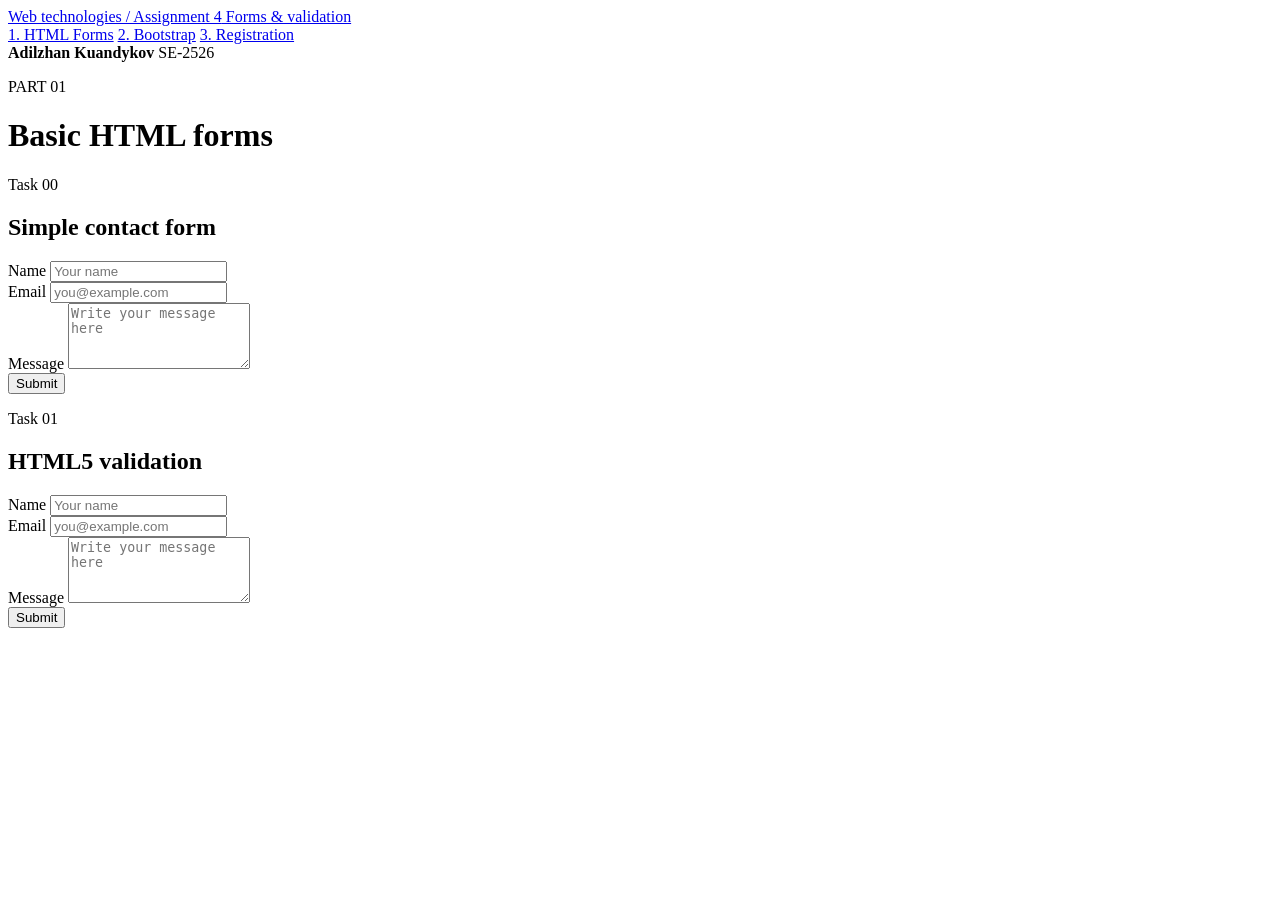
==== index.html @ af5695f9 "Add responsive registration form" ====
<!DOCTYPE html>
<html lang="en">
<head>
  <meta charset="UTF-8">
  <meta name="viewport" content="width=device-width, initial-scale=1.0">
  <meta name="description" content="Assignment 4: HTML forms, Bootstrap and form validation.">
  <title>Basic HTML forms | Assignment 4</title>
  <link rel="stylesheet" href="style.css?v=5">
  <script src="script.js" defer></script>
</head>
<body>
  <header class="site-header">
    <div class="page-width header-inner">
      <a class="project-name" href="index.html">
        <span class="project-caption">Web technologies / Assignment 4</span>
        Forms &amp; validation
      </a>
      <nav class="site-nav" aria-label="Assignment sections">
        <div class="nav-links">
          <a class="nav-link active" href="index.html" aria-current="page">1. HTML Forms</a>
          <a class="nav-link" href="bootstrap.html">2. Bootstrap</a>
          <a class="nav-link" href="registration.html">3. Registration</a>
        </div>
      </nav>
      <div class="student-info">
        <strong>Adilzhan Kuandykov</strong>
        <span>SE-2526</span>
      </div>
    </div>
  </header>
  <main class="page-width">
    <div class="page-heading">
      <div>
        <p class="section-number">PART 01</p>
        <h1>Basic HTML forms</h1>
      </div>
    </div>
    <div class="task-grid">
      <section class="task-card" aria-labelledby="basic-title">
        <div class="task-intro">
          <p class="task-number">Task 00</p>
          <h2 class="task-title" id="basic-title">Simple contact form</h2>
        </div>
        <form id="basic-form" aria-labelledby="basic-title" class="basic-form">
          <div class="field">
            <label class="form-label" for="basic-name">Name</label>
            <input type="text" id="basic-name" name="name" class="basic-control" placeholder="Your name" autocomplete="name">
          </div>
          <div class="field">
            <label class="form-label" for="basic-email">Email</label>
            <input type="email" id="basic-email" name="email" class="basic-control" placeholder="you@example.com" autocomplete="email">
          </div>
          <div class="field">
            <label class="form-label" for="basic-message">Message</label>
            <textarea id="basic-message" name="message" class="basic-control" placeholder="Write your message here" rows="4"></textarea>
          </div>
          <div class="form-actions">
            <button class="button" type="submit">Submit</button>
          </div>
          <p class="form-status" role="status" aria-live="polite"></p>
        </form>
      </section>
      <section class="task-card" aria-labelledby="html-title">
        <div class="task-intro">
          <p class="task-number">Task 01</p>
          <h2 class="task-title" id="html-title">HTML5 validation</h2>
        </div>
        <form id="html-form" aria-labelledby="html-title" class="basic-form">
          <div class="field">
            <label class="form-label" for="html-name">Name</label>
            <input type="text" id="html-name" name="name" class="basic-control" placeholder="Your name" required minlength="2" maxlength="50" pattern=".*\S.*" autocomplete="name">
          </div>
          <div class="field">
            <label class="form-label" for="html-email">Email</label>
            <input type="email" id="html-email" name="email" class="basic-control" placeholder="you@example.com" required maxlength="100" autocomplete="email">
          </div>
          <div class="field">
            <label class="form-label" for="html-message">Message</label>
            <textarea id="html-message" name="message" class="basic-control" placeholder="Write your message here" required minlength="10" maxlength="500" rows="4"></textarea>
          </div>
          <div class="form-actions">
            <button class="button" type="submit">Submit</button>
          </div>
          <p class="form-status" role="status" aria-live="polite"></p>
        </form>
      </section>
    </div>
  </main>
</body>
</html>
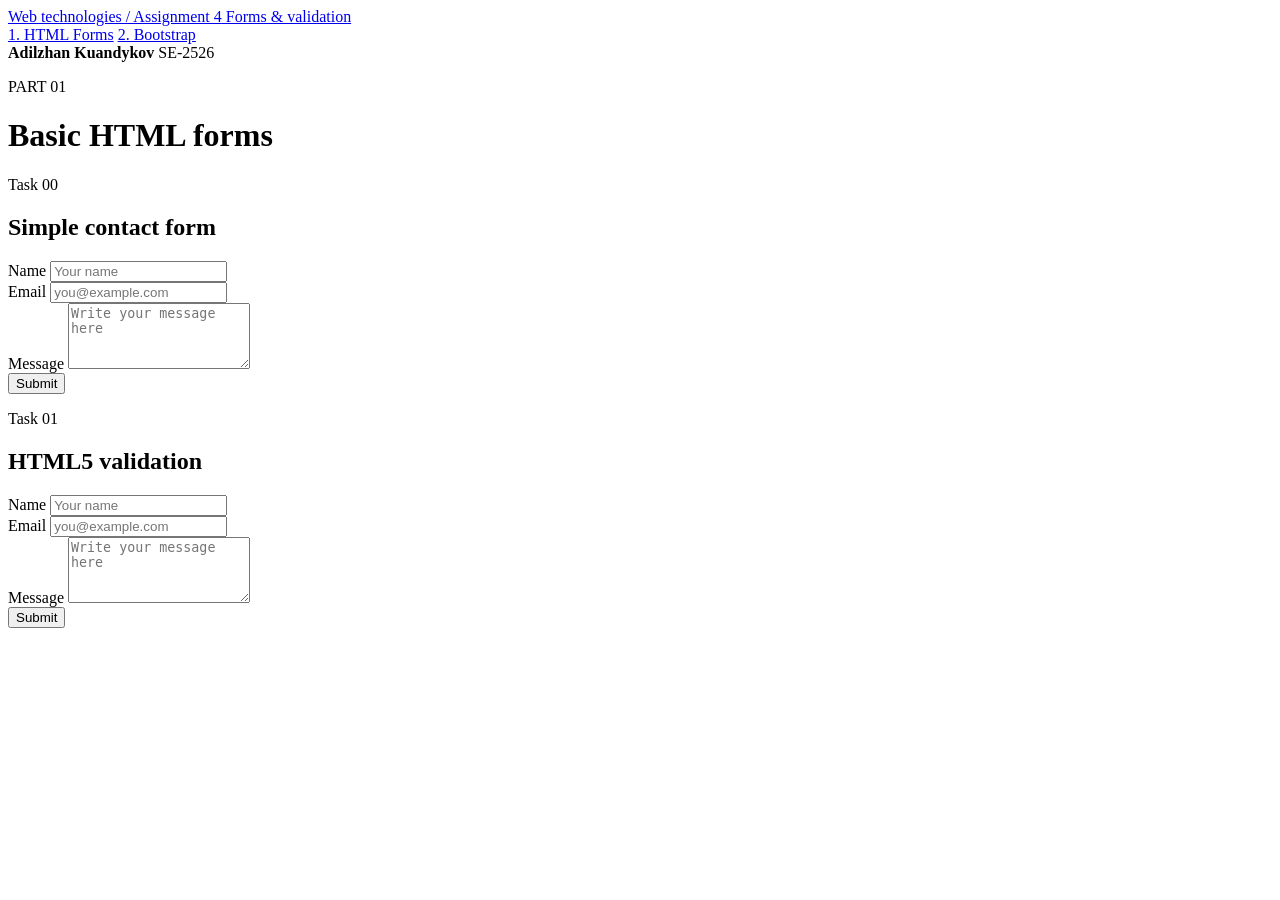
==== commit 6489b79c: "Add responsive Bootstrap contact form" ====
--- a/index.html
+++ b/index.html
@@ -19,7 +19,6 @@
         <div class="nav-links">
           <a class="nav-link active" href="index.html" aria-current="page">1. HTML Forms</a>
           <a class="nav-link" href="bootstrap.html">2. Bootstrap</a>
-          <a class="nav-link" href="registration.html">3. Registration</a>
         </div>
       </nav>
       <div class="student-info">
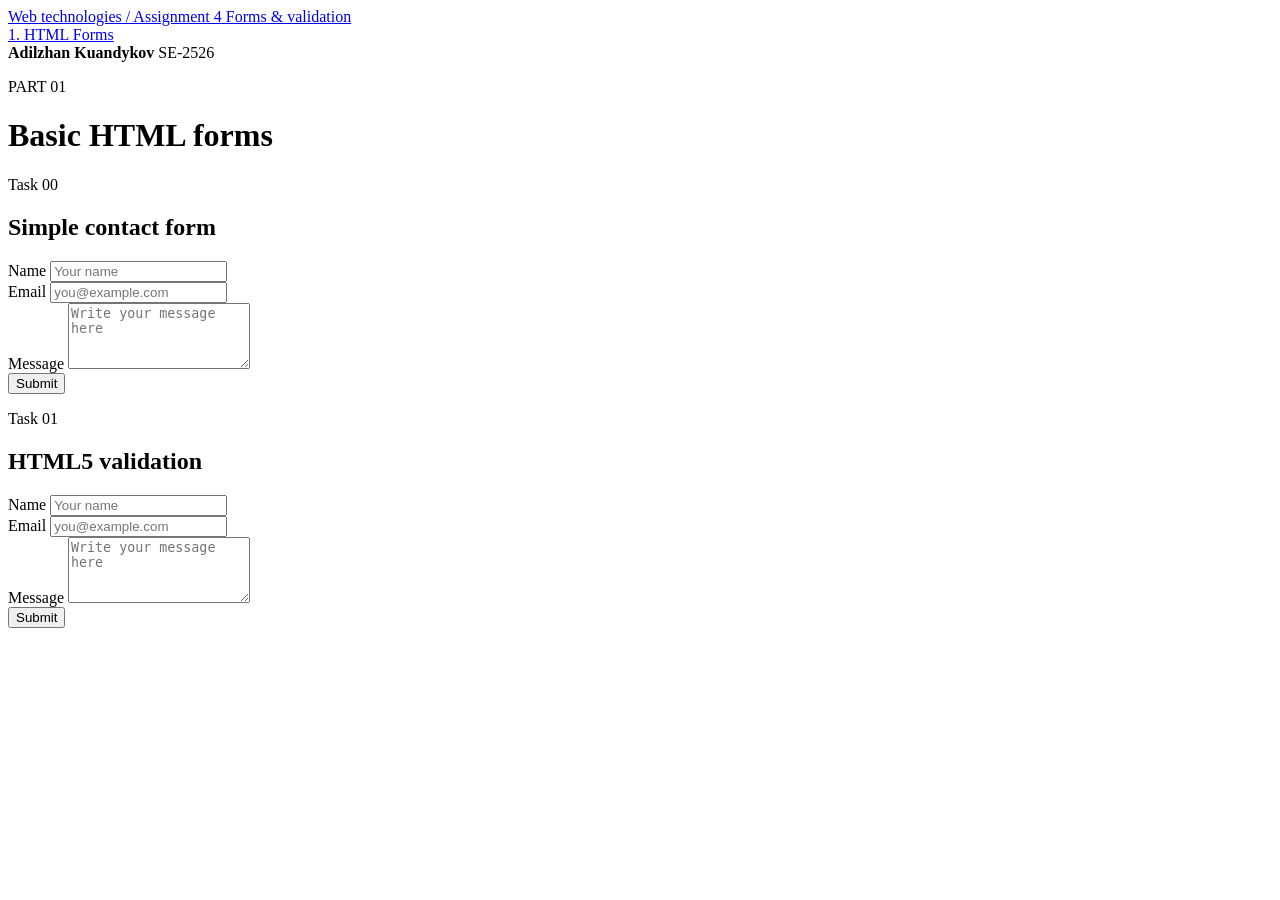
==== commit 560e02e5: "Add HTML5 form validation" ====
--- a/index.html
+++ b/index.html
@@ -18,7 +18,6 @@
       <nav class="site-nav" aria-label="Assignment sections">
         <div class="nav-links">
           <a class="nav-link active" href="index.html" aria-current="page">1. HTML Forms</a>
-          <a class="nav-link" href="bootstrap.html">2. Bootstrap</a>
         </div>
       </nav>
       <div class="student-info">
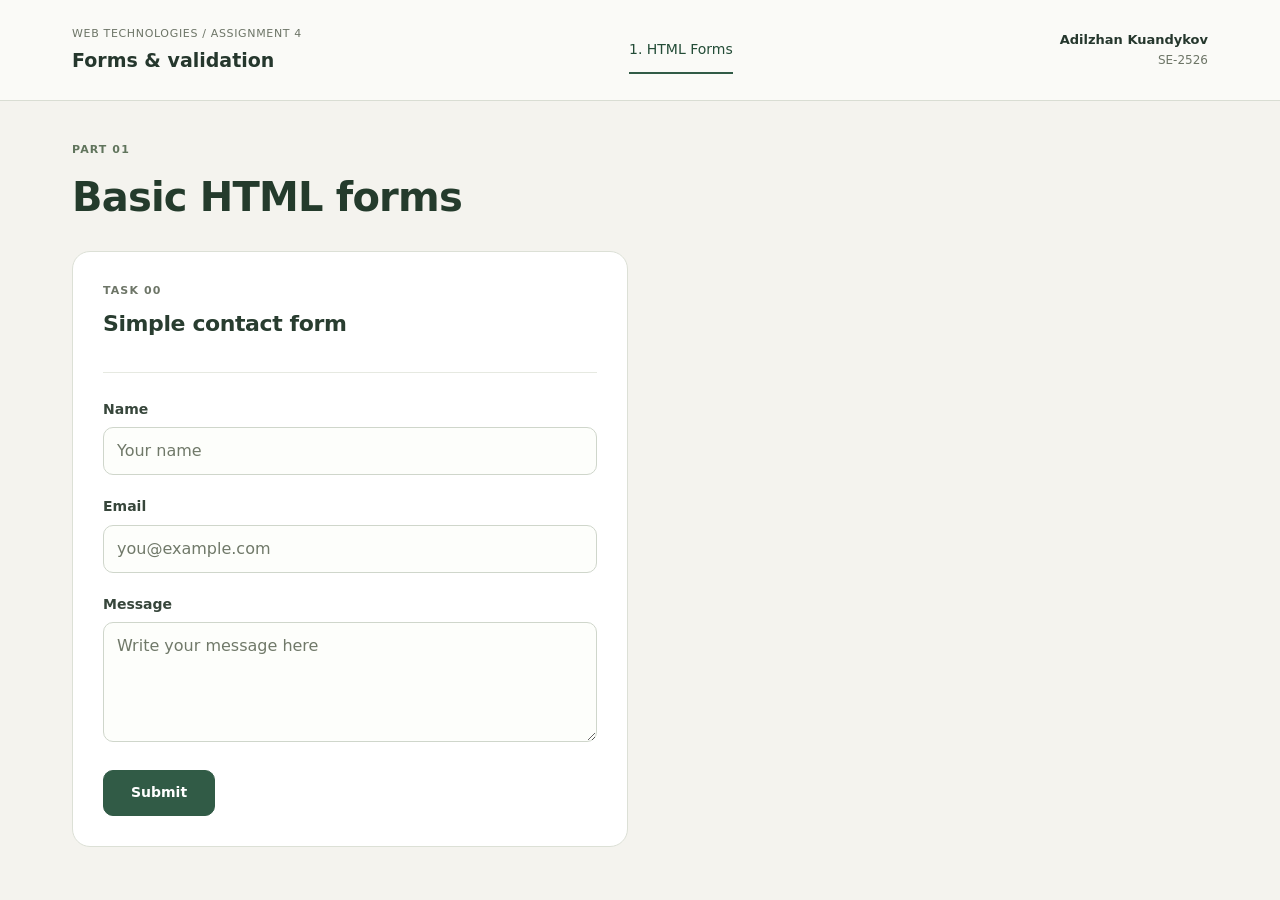
==== commit 8ccb3cad: "Add basic contact form and shared page styling" ====
--- a/index.html
+++ b/index.html
@@ -58,30 +58,6 @@
           <p class="form-status" role="status" aria-live="polite"></p>
         </form>
       </section>
-      <section class="task-card" aria-labelledby="html-title">
-        <div class="task-intro">
-          <p class="task-number">Task 01</p>
-          <h2 class="task-title" id="html-title">HTML5 validation</h2>
-        </div>
-        <form id="html-form" aria-labelledby="html-title" class="basic-form">
-          <div class="field">
-            <label class="form-label" for="html-name">Name</label>
-            <input type="text" id="html-name" name="name" class="basic-control" placeholder="Your name" required minlength="2" maxlength="50" pattern=".*\S.*" autocomplete="name">
-          </div>
-          <div class="field">
-            <label class="form-label" for="html-email">Email</label>
-            <input type="email" id="html-email" name="email" class="basic-control" placeholder="you@example.com" required maxlength="100" autocomplete="email">
-          </div>
-          <div class="field">
-            <label class="form-label" for="html-message">Message</label>
-            <textarea id="html-message" name="message" class="basic-control" placeholder="Write your message here" required minlength="10" maxlength="500" rows="4"></textarea>
-          </div>
-          <div class="form-actions">
-            <button class="button" type="submit">Submit</button>
-          </div>
-          <p class="form-status" role="status" aria-live="polite"></p>
-        </form>
-      </section>
     </div>
   </main>
 </body>
--- a/style.css
+++ b/style.css
@@ -0,0 +1,389 @@
+* {
+  box-sizing: border-box;
+}
+
+body {
+  margin: 0;
+  background: #f4f3ee;
+  color: #25372d;
+  font: 16px/1.6 system-ui, sans-serif;
+}
+
+.page-width {
+  width: 100%;
+  max-width: 1200px;
+  margin: 0 auto;
+  padding: 0 32px;
+}
+
+.site-header {
+  border-bottom: 1px solid #d9ddd3;
+  background: #fafaf7;
+}
+
+.header-inner {
+  display: flex;
+  align-items: center;
+  justify-content: space-between;
+  gap: 28px;
+  min-height: 100px;
+}
+
+.project-name {
+  color: #25372d;
+  font-size: 19px;
+  font-weight: 650;
+  line-height: 1.5;
+  text-decoration: none;
+}
+
+.project-caption {
+  display: block;
+  margin-bottom: 3px;
+  color: #6d7567;
+  font-size: 11px;
+  font-weight: 500;
+  letter-spacing: 0.06em;
+  text-transform: uppercase;
+}
+
+.nav-links {
+  display: flex;
+  gap: 24px;
+}
+
+.site-nav .nav-link {
+  padding: 12px 0;
+  border-bottom: 2px solid transparent;
+  color: #70776d;
+  font-size: 14px;
+  font-weight: 500;
+  text-decoration: none;
+  white-space: nowrap;
+}
+
+.site-nav .nav-link:hover, .site-nav .nav-link.active {
+  border-color: #315b46;
+  color: #234c37;
+}
+
+.student-info {
+  text-align: right;
+  font-size: 13px;
+}
+
+.student-info strong {
+  font-weight: 600;
+}
+
+.student-info span {
+  display: block;
+  color: #6d7567;
+  font-size: 12px;
+}
+
+.page-heading {
+  padding: 40px 0 30px;
+}
+
+.section-number, .task-number {
+  margin: 0 0 14px;
+  color: #60745c;
+  font-size: 11px;
+  font-weight: 600;
+  letter-spacing: 0.1em;
+  text-transform: uppercase;
+}
+
+h1 {
+  margin: 0;
+  color: #243b2c;
+  font: 650 40px/1.2 system-ui, sans-serif;
+  letter-spacing: -0.8px;
+}
+
+.task-grid {
+  display: grid;
+  grid-template-columns: repeat(2, minmax(0, 1fr));
+  align-items: start;
+  gap: 24px;
+  padding-bottom: 48px;
+}
+
+.task-card {
+  min-width: 0;
+  padding: 30px;
+  border: 1px solid #dce0d6;
+  border-radius: 18px;
+  background: #fff;
+}
+
+.task-intro {
+  margin-bottom: 25px;
+  padding-bottom: 23px;
+  border-bottom: 1px solid #e6e9e1;
+}
+
+.task-number {
+  margin-bottom: 10px;
+  color: #6d7567;
+}
+
+h2 {
+  margin: 0 0 10px;
+  color: #293d30;
+  font-size: 22px;
+  font-weight: 600;
+  line-height: 1.35;
+  letter-spacing: -0.4px;
+}
+
+.field {
+  margin-bottom: 20px;
+}
+
+.form-label {
+  display: block;
+  margin-bottom: 7px;
+  color: #37463b;
+  font-size: 14px;
+  font-weight: 600;
+}
+
+.basic-control, .form-control, .form-select {
+  width: 100%;
+  min-height: 48px;
+  padding: 11px 13px;
+  border: 1px solid #cfd6cb;
+  border-radius: 10px;
+  background-color: #fdfefb;
+  color: #25372d;
+  font: 16px/1.5 system-ui, sans-serif;
+  transition: none;
+}
+
+.form-select {
+  padding-right: 36px;
+}
+
+textarea {
+  min-height: 128px;
+  resize: vertical;
+}
+
+.basic-control::placeholder, .form-control::placeholder {
+  color: #707969;
+  opacity: 1;
+}
+
+input:hover, textarea:hover, select:hover {
+  border-color: #a6b49e;
+}
+
+.basic-control:focus, .form-control:focus, .form-select:focus {
+  border-color: #557b51;
+  background-color: #fff;
+  outline: 2px solid #e3ebdf;
+  outline-offset: 1px;
+  box-shadow: none;
+}
+
+.form-check-input:focus {
+  box-shadow: none;
+}
+
+:focus-visible {
+  outline: 2px solid #557b51;
+  outline-offset: 4px;
+}
+
+.form-text, .optional {
+  color: #6d7567;
+  font-size: 12px;
+  font-weight: 400;
+  line-height: 1.6;
+}
+
+.form-text {
+  margin-top: 6px;
+}
+
+.form-check-input:checked {
+  background-color: #315b46;
+  border-color: #315b46;
+}
+
+.form-check-label {
+  font-size: 14px;
+}
+
+.form-actions, .choices {
+  display: flex;
+  align-items: center;
+  flex-wrap: wrap;
+  gap: 10px;
+}
+
+.choices {
+  gap: 12px 20px;
+}
+
+.button {
+  min-width: 112px;
+  min-height: 46px;
+  padding: 10px 22px;
+  border: 1px solid #315b46;
+  border-radius: 10px;
+  background: #315b46;
+  color: #fff;
+  font: 600 14px/1.6 system-ui, sans-serif;
+  cursor: pointer;
+}
+
+.button:hover {
+  border-color: #234531;
+  background: #234531;
+}
+
+.button-secondary {
+  border-color: #cfd6cb;
+  background: #fff;
+  color: #4a5e48;
+}
+
+.button-secondary:hover {
+  border-color: #a6b49e;
+  background: #f1f4ed;
+}
+
+.registration-page {
+  padding-top: 40px;
+}
+
+.registration-card {
+  grid-column: 1 / -1;
+  width: 100%;
+  max-width: 720px;
+  margin: 0 auto;
+  padding: 36px;
+}
+
+.registration-card .task-intro {
+  text-align: center;
+}
+
+.registration-card h1 {
+  font-size: 32px;
+  letter-spacing: -0.5px;
+}
+
+.registration-card .form-actions {
+  display: grid;
+  grid-template-columns: 1fr auto;
+}
+
+.registration-card .button {
+  min-width: 0;
+}
+
+.form-section {
+  min-width: 0;
+  margin: 0 0 28px;
+  padding: 0 0 28px;
+  border: 0;
+  border-bottom: 1px solid #e6e9e1;
+}
+
+.form-section-title {
+  float: none;
+  width: 100%;
+  margin: 0 0 18px;
+  padding: 0;
+  color: #374e39;
+  font-size: 15px;
+  font-weight: 600;
+  line-height: 1.5;
+}
+
+.form-status {
+  margin: 18px 0 0;
+  color: #315b46;
+  font-size: 14px;
+}
+
+.form-status:empty {
+  display: none;
+}
+
+.form-status.error {
+  color: #af3e42;
+}
+
+@media (max-width: 1050px) {
+  .header-inner {
+    flex-wrap: wrap;
+    gap: 16px;
+    padding-top: 20px;
+  }
+
+  .site-nav {
+    order: 3;
+    width: 100%;
+  }
+
+  .nav-links {
+    gap: 30px;
+  }
+}
+
+@media (max-width: 899px) {
+  .task-grid {
+    grid-template-columns: 1fr;
+  }
+}
+
+@media (max-width: 600px) {
+  .page-width {
+    padding-right: 20px;
+    padding-left: 20px;
+  }
+
+  .project-name {
+    font-size: 17px;
+  }
+
+  .project-caption {
+    max-width: 180px;
+    font-size: 9px;
+  }
+
+  .student-info {
+    max-width: 120px;
+    font-size: 11px;
+  }
+
+  .nav-links {
+    justify-content: space-between;
+    gap: 16px;
+  }
+
+  .site-nav .nav-link {
+    font-size: 12px;
+  }
+
+  .page-heading {
+    padding: 34px 0 28px;
+  }
+
+  h1 {
+    font-size: 32px;
+  }
+
+  .task-card {
+    padding: 24px;
+  }
+
+  .registration-page {
+    padding-top: 28px;
+  }
+}
